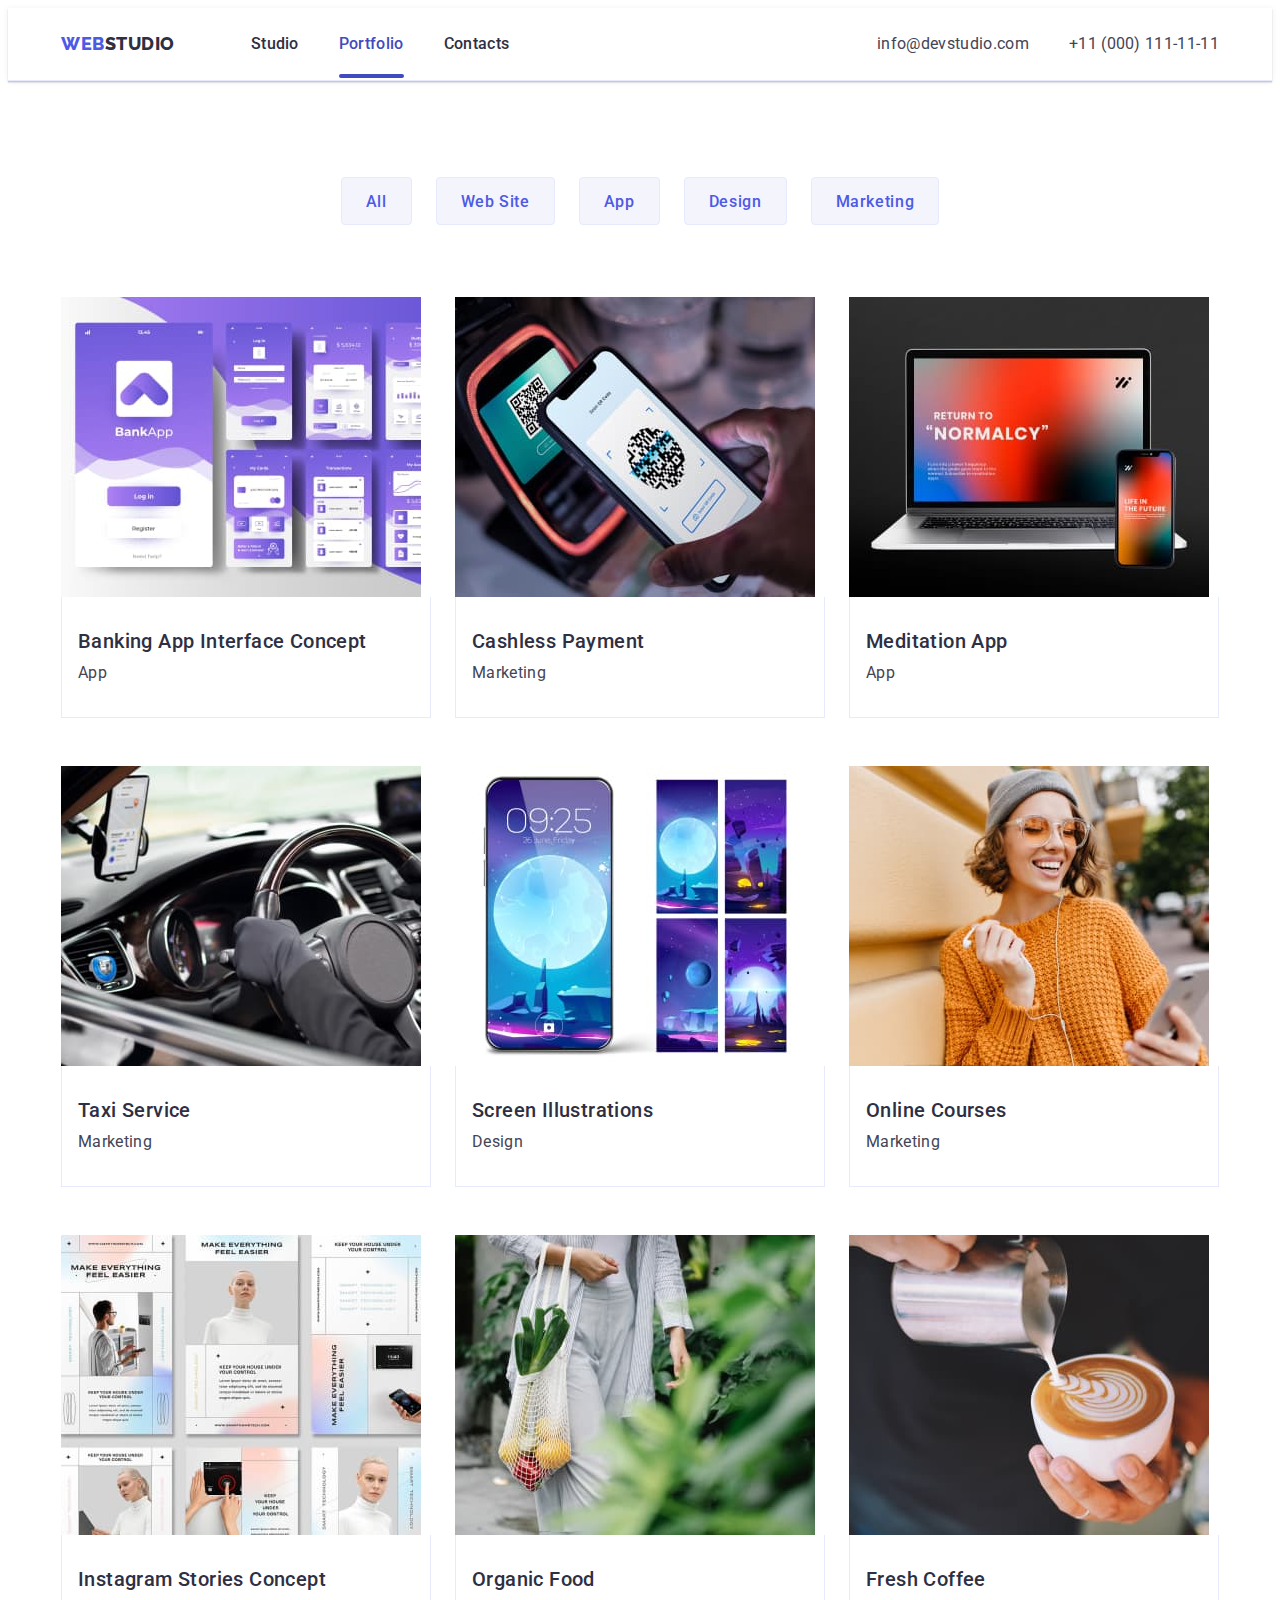
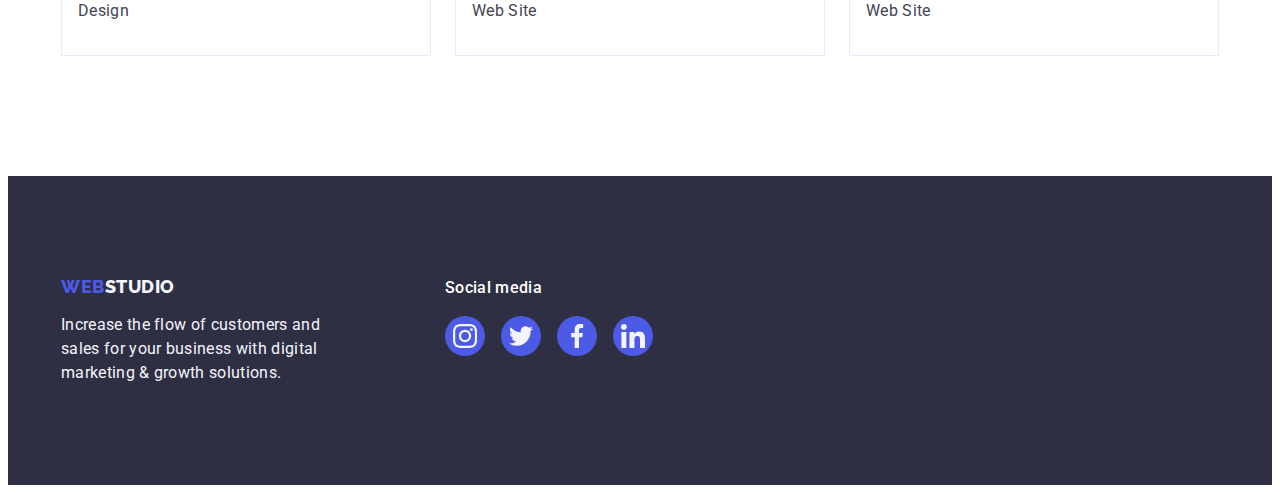
==== portfolio.html @ 0ea68dc6 "add hw-5" ====
<!DOCTYPE html>
<html lang="en">
<head>
    <link rel="preconnect" href="https://fonts.googleapis.com">
<link rel="preconnect" href="https://fonts.gstatic.com" crossorigin>
<link href="https://fonts.googleapis.com/css2?family=Raleway:wght@800&family=Roboto:wght@400;500;700&display=swap" rel="stylesheet">
    <meta charset="UTF-8"/>
    <meta http-equiv="X-UA-Compatible" content="IE=edge">
    <meta name="viewport" content="width=device-width, initial-scale=1.0">
    <link rel="stylesheet" href="https://cdnjs.cloudflare.com/ajax/libs/modern-normalize/2.0.0/modern-normalize.min.css" integrity="sha512-4xo8blKMVCiXpTaLzQSLSw3KFOVPWhm/TRtuPVc4WG6kUgjH6J03IBuG7JZPkcWMxJ5huwaBpOpnwYElP/m6wg==" crossorigin="anonymous" referrerpolicy="no-referrer" />
    <link rel="stylesheet" href="./css/styles.css">
    <title>Document</title>
</head>
<body>
    <!-- HEADER -->
    <header class="header">
        <div class="container header-container">
        <nav class="header-navigation">
          <a href="./index.html" class="logo link header-logo">Web<span class="header-accent-logo">Studio</span></a>
          <ul class="list header-list">
            <li><a class="list-item link" href="./index.html">Studio</a></li>
            <li><a class="list-item link current-page" href="./portfolio.html">Portfolio</a></li>
            <li><a class="list-item link" href="">Contacts</a></li>
          </ul>
        </nav>
        <address class="adress-title">
          <ul class="list adress-list">
          <li><a class="adress-item link" href="mailto:info@devstudio.com">info@devstudio.com</a></li>
          <li><a class="adress-item link" href="tel:+110001111111">+11 (000) 111-11-11</a></li>
          </ul>
        </address>
      </div>
      </header>

      <!-- MAIN -->
    <main>
        <section class="main">
            <div class="container">
            <h1 hidden class="visually-hidden">Portfolio</h1>
            <ul class="list portfolio-btn-list">
                <li><button type="button" class="portfolio-btn">All</button></li>
                <li><button type="button" class="portfolio-btn">Web Site</button></li>
                <li><button type="button" class="portfolio-btn">App</button></li>
                <li><button type="button" class="portfolio-btn">Design</button></li>
                <li><button type="button" class="portfolio-btn">Marketing</button></li>
            </ul>
            
            <ul class="list portfolio-list">
                <li class="portfolio-list-item">
                    <a class="link portfolio-link" href="">
                    <div class="studio-cover-wrap">
                    <img src="./images/image1.jpg" alt="App interface" width="360">
                    <p class="studio-cover-text">
                      14 Stylish and User-Friendly App Design Concepts · Task Manager App · Calorie Tracker App · Exotic Fruit Ecommerce App · Cloud Storage App
                    </p>
                  </div>
                    <div class="portfolio-list-text">
                    <h2 class="text-title">Banking App Interface Concept</h2>
                    <p class="simple-text">App</p>
                    </div>
                    </a>
                </li>
                <li class="portfolio-list-item">
                    <a class="link portfolio-link" href="">
                    <div class="studio-cover-wrap">
                    <img src="./images/image2.jpg" alt="Cashless payment" width="360">
                    <p class="studio-cover-text">
                      14 Stylish and User-Friendly App Design Concepts · Task Manager App · Calorie Tracker App · Exotic Fruit Ecommerce App · Cloud Storage App
                    </p>
                  </div>
                    <div class="portfolio-list-text">
                    <h2 class="text-title">Cashless Payment</h2>
                    <p class="simple-text">Marketing</p>
                    </div>
                    </a>
                </li>
                <li class="portfolio-list-item">
                    <a class="link portfolio-link" href="">
                    <div class="studio-cover-wrap">
                    <img src="./images/image3.jpg" alt="Meditation app" width="360">
                    <p class="studio-cover-text">
                      14 Stylish and User-Friendly App Design Concepts · Task Manager App · Calorie Tracker App · Exotic Fruit Ecommerce App · Cloud Storage App
                    </p>
                  </div>
                    <div class="portfolio-list-text">
                    <h2 class="text-title">Meditation App</h2>
                    <p class="simple-text">App</p>
                    </div>
                    </a>
                </li>
                <li class="portfolio-list-item">
                    <a class="link portfolio-link" href="">
                    <div class="studio-cover-wrap">
                    <img src="./images/image4.jpg" alt="Car steering wheel" width="360">
                    <p class="studio-cover-text">
                      14 Stylish and User-Friendly App Design Concepts · Task Manager App · Calorie Tracker App · Exotic Fruit Ecommerce App · Cloud Storage App
                    </p>
                  </div>
                    <div class="portfolio-list-text">
                    <h2 class="text-title">Taxi Service</h2>
                    <p class="simple-text">Marketing</p>
                    </div>
                    </a>
                </li>
                <li class="portfolio-list-item">
                    <a class="link portfolio-link" href="">
                    <div class="studio-cover-wrap">
                    <img src="./images/image5.jpg" alt="Screen illustrations" width="360">
                    <p class="studio-cover-text">
                      14 Stylish and User-Friendly App Design Concepts · Task Manager App · Calorie Tracker App · Exotic Fruit Ecommerce App · Cloud Storage App
                    </p>
                  </div>
                    <div class="portfolio-list-text">
                    <h2 class="text-title">Screen Illustrations</h2>
                    <p class="simple-text">Design</p>
                    </div>
                    </a>
                </li>
                <li class="portfolio-list-item">
                    <a class="link portfolio-link" href="">
                    <div class="studio-cover-wrap">
                    <img src="./images/image6.jpg" alt="Smiling girl" width="360">
                    <p class="studio-cover-text">
                      14 Stylish and User-Friendly App Design Concepts · Task Manager App · Calorie Tracker App · Exotic Fruit Ecommerce App · Cloud Storage App
                    </p>
                  </div>
                    <div class="portfolio-list-text">
                    <h2 class="text-title">Online Courses</h2>
                    <p class="simple-text">Marketing</p>
                    </div>
                    </a>
                </li>
                <li class="portfolio-list-item">
                    <a class="link portfolio-link" href="">
                    <div class="studio-cover-wrap">
                    <img src="./images/image7.jpg" alt="Instagram stories concept" width="360">
                    <p class="studio-cover-text">
                      14 Stylish and User-Friendly App Design Concepts · Task Manager App · Calorie Tracker App · Exotic Fruit Ecommerce App · Cloud Storage App
                    </p>
                  </div>
                    <div class="portfolio-list-text">
                    <h2 class="text-title">Instagram Stories Concept</h2>
                    <p class="simple-text">Design</p>
                    </div>
                    </a>
                </li>
                <li class="portfolio-list-item">
                    <a class="link portfolio-link" href="">
                    <div class="studio-cover-wrap">
                    <img src="./images/image8.jpg" alt="String bag with vegetables" width="360">
                    <p class="studio-cover-text">
                      14 Stylish and User-Friendly App Design Concepts · Task Manager App · Calorie Tracker App · Exotic Fruit Ecommerce App · Cloud Storage App
                    </p>
                  </div>
                    <div class="portfolio-list-text">
                    <h2 class="text-title">Organic Food</h2>
                    <p class="simple-text">Web Site</p>
                    </div>
                    </a>
                </li>
                <li class="portfolio-list-item">
                    <a class="link portfolio-link" href="">
                    <div class="studio-cover-wrap">
                    <img src="./images/image9.jpg" alt="Coffee" width="360" height="300">
                    <p class="studio-cover-text">
                      14 Stylish and User-Friendly App Design Concepts · Task Manager App · Calorie Tracker App · Exotic Fruit Ecommerce App · Cloud Storage App
                    </p>
                  </div>
                    <div class="portfolio-list-text">
                    <h2 class="text-title">Fresh Coffee</h2>
                    <p class="simple-text">Web Site</p>
                    </div>
                    </a>
                </li>
            </ul>
        </div>
        </section>
    </main>

    <!-- FOOTER -->
    <footer class="footer">
        <div class="container footer-container">
        <div class="studio-info">
        <a class="logo link footer-logo" href="./index.html">Web<span class="footer-accent-logo">Studio</span></a>
        <p class="footer-text">
          Increase the flow of customers and sales for your business with digital
          marketing & growth solutions.
        </p>
      </div>
      <div class="contacts-info">
        <p class="footer-second-paragraph">Social media</p>
        <ul class="list footer-soc-list">
          <li class="soc-icon-item">
            <a class="link footer-link" href="" target="_blank" rel="noreferrer noopener nofollow">
                    <svg class="footer-icon" width="24" height="24">
                      <use href="./images/icons.svg#icon-instagram"></use>
                    </svg>
                  </a>
          </li>
          <li class="soc-icon-item">
            <a class="link footer-link" href="" target="_blank" rel="noreferrer noopener nofollow">
                    <svg class="footer-icon" width="24" height="24">
                      <use href="./images/icons.svg#icon-twitter"></use>
                    </svg>
                  </a>
          </li>
          <li class="soc-icon-item">
            <a class="link footer-link" href="" target="_blank" rel="noreferrer noopener nofollow">
                    <svg class="footer-icon" width="24" height="24">
                      <use href="./images/icons.svg#icon-facebook"></use>
                    </svg>
                  </a>
          </li>
          <li class="soc-icon-item">
            <a class="link footer-link" href="" target="_blank" rel="noreferrer noopener nofollow">
                    <svg class="footer-icon" width="24" height="24">
                      <use href="./images/icons.svg#icon-linkedin"></use>
                    </svg>
                  </a>
          </li>
        </ul>
      </div>
      </div>
      </footer>
</body>
</html>
---- css/styles.css ----
:root{
    --accent-color: #4D5AE5;
    --hero-text-color:  #FFFFFF;
    --dominant-color: #434455;
    --text-color: #2E2F42;
    --bottom-text-color: #F4F4FD;
    --light-bg-color: #F4F4FD;
    --hover-focus-color: #404BBF;
    --photo-bg-color: #FFFFFF;
    --dark-bg-color: #2E2F42;
    --company-icon-color: #8e8f99;
}

h1, h2, h3, h4, h5, h6, p{
    margin: 0;
}

ul{
    margin: 0;
    padding: 0;
}

img{
    display: block;
}

.container{
    width: 1158px;
    padding: 0 15px;
    margin: 0 auto;
}

body{
    font-family: 'Roboto', sans-serif;
    color: var(--dominant-color);
    background-color: var(--photo-bg-color);
}

.list{
    list-style: none;
}

.link{
    text-decoration: none;
}

.visually-hidden {
    position: absolute;
    width: 1px;
    height: 1px;
    margin: -1px;
    border: 0;
    padding: 0;
    
    white-space: nowrap;
    clip-path: inset(100%);
    clip: rect(0 0 0 0);
    overflow: hidden;
  }

  .text-title {
    font-weight: 500;
    font-size: 20px;
    line-height: 1.2;
    letter-spacing: 0.02em;
    color: var(--text-color);
    margin-bottom: 8px;
}

.simple-text {
    font-size: 16px;
    line-height: 1.5;
    letter-spacing: 0.02em;
    color: var(--dominant-color);
}

.logo {
    font-family: 'Raleway', sans-serif;
    font-weight: 800;
    font-size: 18px;
    line-height: 1.17;
    letter-spacing: 0.03em;
    text-transform: uppercase;
    color: var(--accent-color);
}


.soc-icon-item{
    width: 40px;
    height: 40px;
}


/* HEADER */

.header{
    padding-top: 24px;
    padding-bottom: 24px;
    border-bottom: 1px solid #E7E9FC;
    box-shadow: 0px 2px 1px rgba(46, 47, 66, 0.08), 0px 1px 1px rgba(46, 47, 66, 0.16), 0px 1px 6px rgba(46, 47, 66, 0.08);
}

.header-logo{
    margin-right: 76px;
}

.header-container{
    display: flex;
}

.header-navigation{
    display: flex;
    align-items: center;
}

.header-accent-logo{
    color: var(--text-color);
}

.header-list{
    display: flex;
    gap: 40px;
}

.current-page::after{
    content: '';
    width: 100%;
    height: 4px;
    background-color: var(--hover-focus-color);
    border-radius: 2px;
    position: absolute;
    display: block;
    margin-top: 20px;
    bottom: -1px;
}

.list-item {
    font-weight: 500;
    font-size: 16px;
    line-height: 1.5;
    letter-spacing: 0.02em;
    color: var(--text-color);
    padding: 24px 0;
    transition-property: color;
    transition-duration: 250ms;
    transition-timing-function: cubic-bezier(0.4, 0, 0.2, 1);
}
.list-item:hover,
.list-item:focus{
    color: var(--hover-focus-color);
}

.current-page{
    position: relative;
    color: var(--hover-focus-color);
}

.adress-list{
    display: flex;
    gap: 40px;
}

.adress-title{
font-style: normal;
margin-left: auto;
}

.adress-item {
    font-size: 16px;
    line-height: 1.5;
    letter-spacing: 0.02em;
    color: var(--dominant-color);
    transition-property: color;
    transition-duration: 250ms;
    transition-timing-function: cubic-bezier(0.4, 0, 0.2, 1);
}
.adress-item:hover,
.adress-item:focus{
    color: var(--hover-focus-color);
}

/* HERO */
.hero {
    background-color: var(--dark-bg-color);
    background-image: linear-gradient(rgba(46, 47, 66, 0.7), rgba(46, 47, 66, 0.7)),  url(../images/people-office-1.jpg);
    background-repeat: no-repeat;
    background-position: center;
    background-size: cover;
    max-width: 1440px;
    margin: 0 auto;
    padding-top: 188px;
    padding-bottom: 188px;
}

.hero-title {
    font-weight: 700;
    font-size: 56px;
    line-height: 1.07;
    text-align: center;
    letter-spacing: 0.02em;
    color: var(--hero-text-color);
    max-width: 496px;
    margin: 0 auto;
    margin-bottom: 48px;
}

.btn {
    display: block;
    font-family: inherit;
    font-weight: 500;
    font-size: 16px;
    line-height: 1.5;
    align-items: center;
    letter-spacing: 0.04em;
    color: var(--hero-text-color);
    background: var(--accent-color);
    box-shadow: 0px 4px 4px rgba(0, 0, 0, 0.15);
    cursor: pointer;
    margin: 0 auto;
    padding: 16px 32px;
    max-height: 56px;
    min-width: 169px;
    border: none;
    border-radius: 4px;
    transition-property: background-color;
    transition-duration: 250ms;
    transition-timing-function: cubic-bezier(0.4, 0, 0.2, 1);
}
.btn:hover,
.btn:focus{
    background-color: var(--hover-focus-color);
}

/* ADVANTAGES */
.advantages{
    padding-top: 120px;
    padding-bottom: 120px;
}

.advantages-list{
    display: flex;
    gap: 24px;
}

.advantages-list-item{
    max-width: 264px;
}

.company-bg{
    width: 264px;
    height: 112px;
    background-color: var(--light-bg-color);
    border-radius: 4px;
    margin-bottom: 8px;
    display: flex;
    align-items: center;
    justify-content: center;
}

/* TASKS */
.tasks{
    padding-bottom: 120px;
}

.tasks-title {
    font-weight: 700;
    font-size: 36px;
    line-height: 1.11;
    text-align: center;
    letter-spacing: 0.02em;
    text-transform: capitalize;
    color: var(--text-color);
    margin-bottom: 72px;
}

.tasks-list{
    display: flex;
    gap: 24px;
}

.tasks-list-item{
    width: calc((100% - 48px) / 3);
}


/* TEAM */
.team {
    background-color: var(--light-bg-color);
    padding-top: 120px;
    padding-bottom: 120px;
}

.team-title {
    font-weight: 700;
    font-size: 36px;
    line-height: 1.11;
    text-align: center;
    letter-spacing: 0.02em;
    text-transform: capitalize;
    color: var(--text-color);
    margin-bottom: 72px;
}

.team-list{
    display: flex;
    gap: 24px;
}

.team-item{
    background-color: var(--photo-bg-color);
    max-width: 264px;
    box-shadow: 0px 1px 6px rgba(46, 47, 66, 0.08), 0px 1px 1px rgba(46, 47, 66, 0.16), 0px 2px 1px rgba(46, 47, 66, 0.08);
    border-radius: 0px 0px 4px 4px;
    width: calc((100% - 72px) / 4);
}

.team-item-text{
    text-align: center;
    padding: 32px 16px;
}

.soc-icon-list{
   display: flex;
   gap: 24px;
   margin-top: 8px;
   justify-content: center;
}

.team-link{
    width: 100%;
    height: 100%;
    background-color: var(--accent-color);
    border-radius: 50%;
    display: flex;
    align-items: center;
    justify-content: center;
    transition-property: background-color;
    transition-duration: 250ms;
    transition-timing-function: cubic-bezier(0.4, 0, 0.2, 1);
}

.team-link:hover, .team-link:focus{
    background-color: var(--hover-focus-color);
}

.team-icon{
    fill: var(--bottom-text-color);
}


/* CUSTOMERS */
.customers{
    padding-top: 120px;
    padding-bottom: 120px;
}

.customers-title {
    font-weight: 700;
    font-size: 36px;
    line-height: 1.11;
    text-align: center;
    letter-spacing: 0.02em;
    text-transform: capitalize;
    color: var(--text-color);
    margin-bottom: 72px;
}

.customers-list {
    display: flex;
    gap: 24px;
}

.customers-item {
    width: 168px;
    height: 88px;
}

.customers-link{
    width: 100%;
    height: 100%;
    border: 1px solid #8E8F99;
    border-radius: 4px;
    display: flex;
    align-items: center;
    justify-content: center;
    color: var(--company-icon-color);
    transition-property: color, border-color;
    transition-duration: 250ms;
    transition-timing-function: cubic-bezier(0.4, 0, 0.2, 1);
}

.customers-link:hover, .customers-link:focus{
    border-color: var(--hover-focus-color);
    color: var(--hover-focus-color);
}

.customers-icon{
    fill: currentColor;
}

/* FOOTER */
.footer-container{
    display: flex;
    align-items: baseline;
}

.studio-info{
    margin-right: 120px;
}

.contacts-info{
    margin-right: 80px;
}

.footer-accent-logo{
    color: var(--bottom-text-color);
}

.footer {
    background-color: var(--dark-bg-color);
    padding-top: 100px;
    padding-bottom: 100px;
}

.footer-logo{
    display: inline-block;
    margin-bottom: 16px;
}

.footer-text {
    font-size: 16px;
    line-height: 1.5;
    letter-spacing: 0.02em;
    color: var(--bottom-text-color);
    max-width: 264px;
}

.footer-second-paragraph{
    font-weight: 500;
    font-size: 16px;
    line-height: 1.5;
    letter-spacing: 0.02em;
    color: var(--hero-text-color);
    margin-bottom: 16px;
}

.footer-soc-list{
    display: flex;
    gap: 16px;
}

.footer-link{
    width: 100%;
    height: 100%;
    background-color: var(--accent-color);
    border-radius: 50%;
    display: flex;
    align-items: center;
    justify-content: center;
    transition-property: background-color;
    transition-duration: 250ms;
    transition-timing-function: cubic-bezier(0.4, 0, 0.2, 1);
}

.footer-link:hover, .footer-link:focus{
    background-color: #31D0AA;
}

.footer-icon{
    fill: var(--bottom-text-color);
}


/* PORTFOLIO */
.portfolio-btn{
    font-family: inherit;
    font-weight: 500;
    font-size: 16px;
    line-height: 1.5;
    align-items: center;
    text-align: center;
    letter-spacing: 0.04em;
    color: var(--accent-color);
    background-color: var(--light-bg-color);
    cursor: pointer;
    border: 1px solid #E7E9FC;
    border-radius: 4px;
    padding: 12px 24px;
    max-height: 48px;
    transition: color 250ms cubic-bezier(0.4, 0, 0.2, 1), background-color 250ms cubic-bezier(0.4, 0, 0.2, 1), border-color 250ms cubic-bezier(0.4, 0, 0.2, 1), box-shadow 250ms cubic-bezier(0.4, 0, 0.2, 1);
}
.portfolio-btn:hover,
.portfolio-btn:focus{
    color: var(--hero-text-color);
    background-color: var(--hover-focus-color);
    border: 1px solid transparent;
    box-shadow: 0px 3px 1px rgba(0, 0, 0, 0.1), 0px 2px 1px rgba(0, 0, 0, 0.08), 0px 2px 2px rgba(0, 0, 0, 0.12);
}

/* main */
.main{
    padding-bottom: 120px;
    padding-top: 96px;
}

.portfolio-btn-list{
    margin-bottom: 72px;
    display: flex;
    gap: 24px;
    justify-content: center;
}

.portfolio-list{
    display: flex;
    flex-wrap: wrap;
    gap: 48px 24px;
}

.portfolio-list-item{
    width: calc((100% - 48px) / 3);
}

.portfolio-link:hover .studio-cover-text{
    transform: translateY(0%);
}

.portfolio-link:focus .studio-cover-text{
    transform: translateY(0%);
}

.portfolio-link{
    display: block;
    transition-property: box-shadow;
    transition-duration: 250ms;
    transition-timing-function: cubic-bezier(0.4, 0, 0.2, 1);
}

.portfolio-link:hover, .portfolio-link:focus{
    box-shadow: 0px 1px 6px rgba(46, 47, 66, 0.08), 0px 1px 1px rgba(46, 47, 66, 0.16), 0px 2px 1px rgba(46, 47, 66, 0.08);
}

.studio-cover-wrap{
    position: relative;
    overflow: hidden;
}

.studio-cover-text{
    font-size: 16px;
    line-height: 1.5;
    letter-spacing: 0.02em;
    color: var(--bottom-text-color);
    position: absolute;
    top: 0;
    padding: 40px 32px;
    background-color: var(--accent-color);
    height: 100%;
    transform: translateY(100%);
    transition-property: transform;
    transition-duration: 250ms;
    transition-timing-function: cubic-bezier(0.4, 0, 0.2, 1);
}

.portfolio-list-text{
    padding: 32px 16px;
    border-bottom: 1px solid #E7E9FC;
    border-left: 1px solid #E7E9FC;
    border-right: 1px solid #E7E9FC;
}



.backdrop{
    width: 100%;
    height: 100%;
    position: fixed;
    background-color: rgba(46, 47, 66, 0.4);
    top: 0;
    transition: opacity 250ms cubic-bezier(0.4, 0, 0.2, 1), visibility 250ms cubic-bezier(0.4, 0, 0.2, 1);
}

.modal{
    position: absolute;
    width: 408px;
    min-height: 584px;
    background-color: #FCFCFC;
    box-shadow: 0px 1px 1px rgba(0, 0, 0, 0.14), 0px 1px 3px rgba(0, 0, 0, 0.12), 0px 2px 1px rgba(0, 0, 0, 0.2);
    border-radius: 4px;
    top: 50%;
    left: 50%;
    transform: translate(-50%, -50%) scale(1);
    transition: transform 250ms cubic-bezier(0.4, 0, 0.2, 1);
    padding: 24px;
}

.backdrop.is-hidden .modal{
    transform: translate(-50%, -50%) scale(0);
}

.modal-close{
    width: 24px;
    height: 24px;
    border-radius: 50%;
    background-color: #E7E9FC;
    border: 1px solid rgba(0, 0, 0, 0.1);
    margin-left: auto;
    display: flex;
    align-items: center;
    justify-content: center;
    position: absolute;
    top: 24px;
    right: 24px;
    padding: 0;
    cursor: pointer;
    transition: background-color 250ms cubic-bezier(0.4, 0, 0.2, 1), border 250ms cubic-bezier(0.4, 0, 0.2, 1);
}

.modal-close:hover, .modal-close:focus{
    background-color: var(--hover-focus-color);
    border: none;
    fill: var(--hero-text-color);
}

.close-icon{
    transition: fill 250ms cubic-bezier(0.4, 0, 0.2, 1);
}

.is-hidden{
    visibility: hidden;
    opacity: 0;
    pointer-events: none;
}
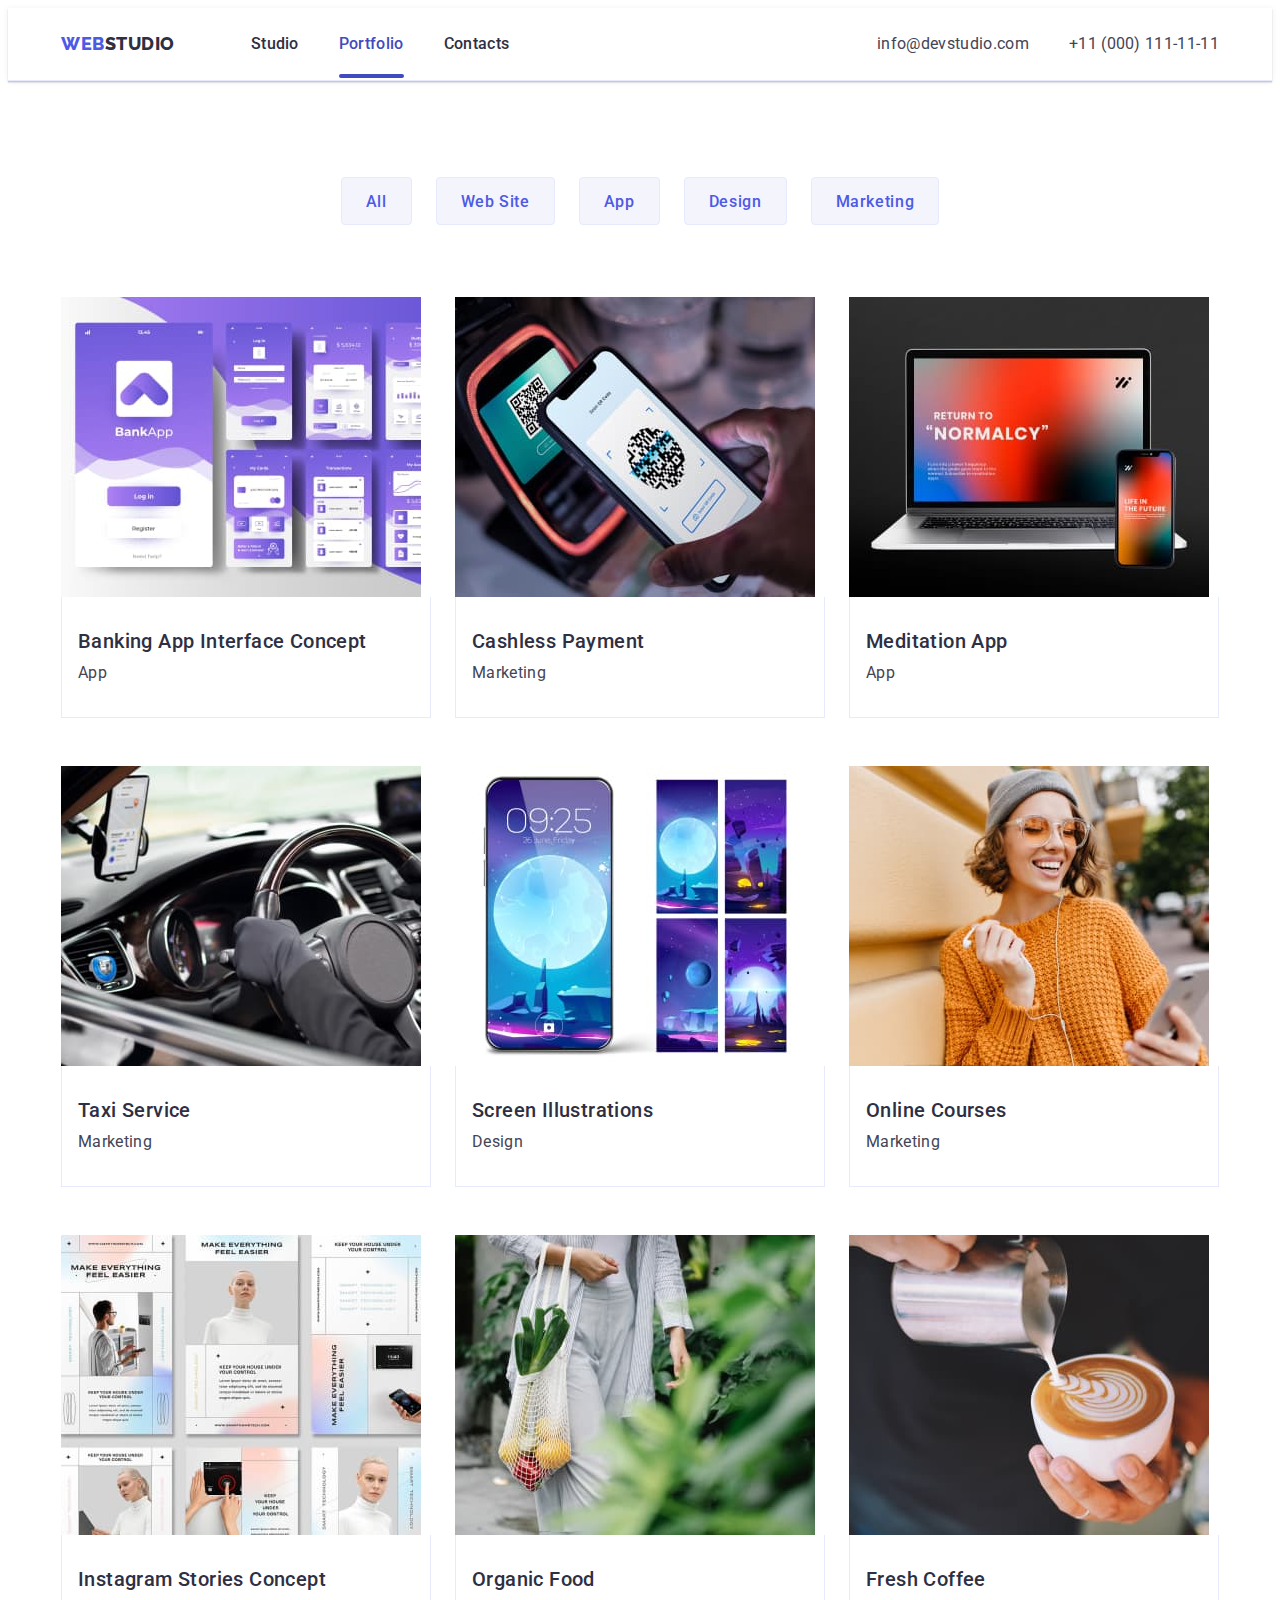
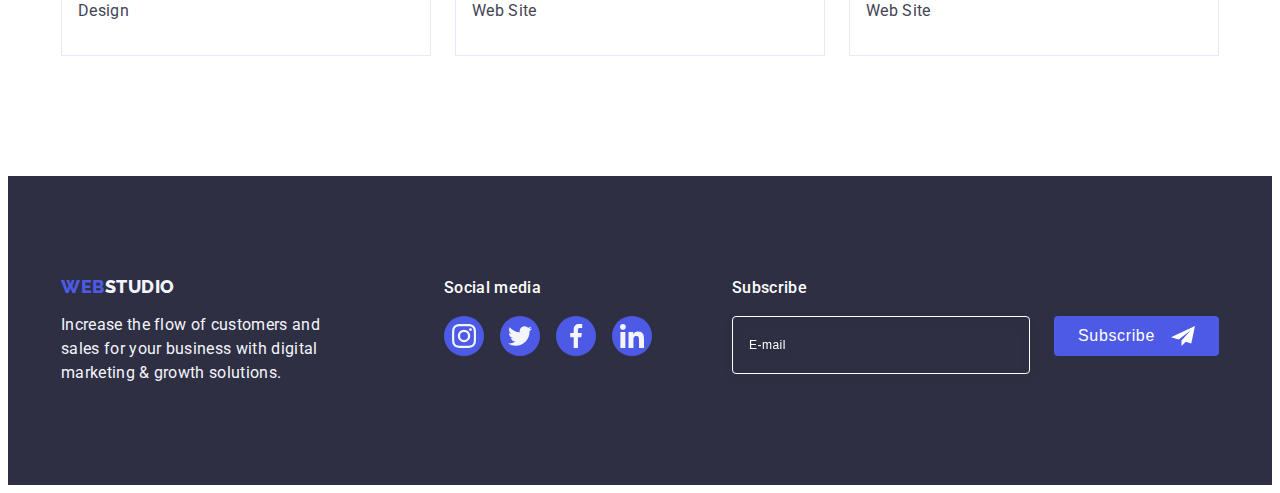
==== commit f7565623: "create hw-6" ====
--- a/portfolio.html
+++ b/portfolio.html
@@ -179,48 +179,60 @@
 
     <!-- FOOTER -->
     <footer class="footer">
-        <div class="container footer-container">
-        <div class="studio-info">
-        <a class="logo link footer-logo" href="./index.html">Web<span class="footer-accent-logo">Studio</span></a>
-        <p class="footer-text">
-          Increase the flow of customers and sales for your business with digital
-          marketing & growth solutions.
-        </p>
-      </div>
-      <div class="contacts-info">
-        <p class="footer-second-paragraph">Social media</p>
-        <ul class="list footer-soc-list">
-          <li class="soc-icon-item">
-            <a class="link footer-link" href="" target="_blank" rel="noreferrer noopener nofollow">
-                    <svg class="footer-icon" width="24" height="24">
-                      <use href="./images/icons.svg#icon-instagram"></use>
-                    </svg>
-                  </a>
-          </li>
-          <li class="soc-icon-item">
-            <a class="link footer-link" href="" target="_blank" rel="noreferrer noopener nofollow">
-                    <svg class="footer-icon" width="24" height="24">
-                      <use href="./images/icons.svg#icon-twitter"></use>
-                    </svg>
-                  </a>
-          </li>
-          <li class="soc-icon-item">
-            <a class="link footer-link" href="" target="_blank" rel="noreferrer noopener nofollow">
-                    <svg class="footer-icon" width="24" height="24">
-                      <use href="./images/icons.svg#icon-facebook"></use>
-                    </svg>
-                  </a>
-          </li>
-          <li class="soc-icon-item">
-            <a class="link footer-link" href="" target="_blank" rel="noreferrer noopener nofollow">
-                    <svg class="footer-icon" width="24" height="24">
-                      <use href="./images/icons.svg#icon-linkedin"></use>
-                    </svg>
-                  </a>
-          </li>
-        </ul>
-      </div>
-      </div>
-      </footer>
+      <div class="container footer-container">
+      <div class="studio-info">
+      <a class="logo link footer-logo" href="./index.html">Web<span class="footer-accent-logo">Studio</span></a>
+      <p class="footer-text">
+        Increase the flow of customers and sales for your business with digital
+        marketing & growth solutions.
+      </p>
+    </div>
+    <div class="contacts-info">
+      <p class="footer-second-paragraph">Social media</p>
+      <ul class="list footer-soc-list">
+        <li class="soc-icon-item">
+          <a class="link footer-link" href="" target="_blank" rel="noreferrer noopener nofollow">
+                  <svg class="footer-icon" width="24" height="24">
+                    <use href="./images/icons.svg#icon-instagram"></use>
+                  </svg>
+                </a>
+        </li>
+        <li class="soc-icon-item">
+          <a class="link footer-link" href="" target="_blank" rel="noreferrer noopener nofollow">
+                  <svg class="footer-icon" width="24" height="24">
+                    <use href="./images/icons.svg#icon-twitter"></use>
+                  </svg>
+                </a>
+        </li>
+        <li class="soc-icon-item">
+          <a class="link footer-link" href="" target="_blank" rel="noreferrer noopener nofollow">
+                  <svg class="footer-icon" width="24" height="24">
+                    <use href="./images/icons.svg#icon-facebook"></use>
+                  </svg>
+                </a>
+        </li>
+        <li class="soc-icon-item">
+          <a class="link footer-link" href="" target="_blank" rel="noreferrer noopener nofollow">
+                  <svg class="footer-icon" width="24" height="24">
+                    <use href="./images/icons.svg#icon-linkedin"></use>
+                  </svg>
+                </a>
+        </li>
+      </ul>
+    </div>
+    <div class="subscribe-info">
+      <p class="footer-third-paragraph">Subscribe</p>
+      <div class="footer-subscribe-field">
+      <input type="email" name="footer-email" class="footer-email" placeholder="E-mail">
+      <button class="footer-subscribe-btn">
+        Subscribe
+        <svg width="24" height="24" class="subscribe-btn-icon">
+          <use href="./images/icons.svg#icon-Frame3"></use>
+        </svg>
+      </button>
+    </div>
+    </div>
+    </div>
+    </footer>
 </body>
 </html>--- a/css/styles.css
+++ b/css/styles.css
@@ -470,6 +470,64 @@
     fill: var(--bottom-text-color);
 }
 
+.footer-third-paragraph{
+font-weight: 500;
+font-size: 16px;
+line-height: 1.5;
+letter-spacing: 0.02em;
+color: var(--hero-text-color);
+margin-bottom: 16px;
+}
+
+.footer-subscribe-field{
+    display: flex;
+    gap: 24px;
+}
+
+.footer-email{
+    width: 264px;
+    height: 40px;
+    background-color: transparent;
+    border: 1px solid #FFFFFF;
+    filter: drop-shadow(0px 4px 4px rgba(0, 0, 0, 0.15));
+    border-radius: 4px;
+    outline: none;
+    padding: 8px 16px;
+    font-size: 12px;
+    line-height: 2;
+    letter-spacing: 0.04em;
+    color: var(--hero-text-color);
+}
+
+.footer-email::placeholder{
+    font-size: 12px;
+    line-height: 2;
+    letter-spacing: 0.04em;
+    color: var(--hero-text-color);
+}
+
+.footer-subscribe-btn{
+    width: 165px;
+    height: 40px;
+    background-color: var(--accent-color);
+    border-radius: 4px;
+    border: none;
+    display: flex;
+    align-items: center;
+    justify-content: center;
+    font-weight: 500;
+    font-size: 16px;
+    line-height: 1.5;
+    text-align: center;
+    letter-spacing: 0.04em;
+    color: var(--hero-text-color);
+}
+
+.subscribe-btn-icon{
+    margin-left: 16px;
+    fill: var(--photo-bg-color);
+}
+
 
 /* PORTFOLIO */
 .portfolio-btn{
@@ -568,7 +626,7 @@
 }
 
 
-
+/* MODAL */
 .backdrop{
     width: 100%;
     height: 100%;
@@ -628,4 +686,141 @@
     visibility: hidden;
     opacity: 0;
     pointer-events: none;
+}
+
+.modal-text{
+    font-weight: 500;
+    font-size: 16px;
+    line-height: 1.5;
+    text-align: center;
+    letter-spacing: 0.02em;
+    color: var(--text-color);
+    padding-top: 48px;
+    margin-bottom: 16px;
+}
+
+.modal-field {
+    margin-bottom: 8px;
+}
+
+.input-label{
+    font-size: 12px;
+    line-height: 1.17;
+    letter-spacing: 0.01em;
+    color: var(--company-icon-color);
+    margin-bottom: 4px;
+}
+
+.field-container{
+    height: 40px;
+    position: relative;
+}
+
+.input-field{
+    width: 100%;
+    height: 100%;
+    border: 1px solid rgba(46, 47, 66, 0.4);
+    border-radius: 4px;
+    padding-left: 38px;
+    outline: transparent;
+    transition: border-color 250ms cubic-bezier(0.4, 0, 0.2, 1);
+}
+
+.input-field:focus{
+    border-color: var(--accent-color);
+}
+
+.modal-icon{
+    position: absolute;
+    left: 16px;
+    top: 50%;
+    transform: translateY(-50%);
+    fill: var(--text-color);
+    transition: fill 250ms cubic-bezier(0.4, 0, 0.2, 1);
+}
+
+.input-field:focus + .modal-icon{
+    fill: var(--accent-color);
+}
+
+.comment-input-field{
+    width: 100%;
+    height: 120px;
+    border: 1px solid rgba(46, 47, 66, 0.4);
+    border-radius: 4px;
+    resize: none;
+    padding-top: 8px;
+    padding-left: 16px;
+    outline: transparent;
+    transition: border-color 250ms cubic-bezier(0.4, 0, 0.2, 1);
+}
+
+.comment-input-field:focus{
+    border-color: var(--accent-color);
+}
+
+.comment-input-field::placeholder{
+    font-size: 12px;
+    line-height: 1.17;
+    letter-spacing: 0.04em;
+    color: rgba(46, 47, 66, 0.4);
+}
+
+.privacy-policy{
+    margin-top: 16px;
+    font-size: 12px;
+    line-height: 1.17;
+    letter-spacing: 0.04em;
+    color: var(--company-icon-color);
+    display: flex;
+    gap: 8px;
+    align-items: center;
+}
+
+.privacy-policy span{
+    width: 16px;
+    height: 16px;
+    border: 1px solid rgba(46, 47, 66, 0.4);
+    border-radius: 2px;
+    display: flex;
+    align-items: center;
+    justify-content: center;
+    fill: transparent;
+    transition: background-color 250ms cubic-bezier(0.4, 0, 0.2, 1), border 250ms cubic-bezier(0.4, 0, 0.2, 1), fill 250ms cubic-bezier(0.4, 0, 0.2, 1);
+}
+
+.modal-check:checked + .privacy-policy span{
+    background-color: var(--hover-focus-color);
+    border: 1px solid #404BBF;
+    border-radius: 2px;
+    fill: var(--light-bg-color);
+}
+
+.privacy-policy-link{
+    color: var(--accent-color);
+    text-decoration: underline;
+}
+
+.modal-send-btn{
+    width: 169px;
+    height: 56px;
+    background-color: var(--accent-color);
+    box-shadow: 0px 4px 4px rgba(0, 0, 0, 0.15);
+    border-radius: 4px;
+    border: none;
+    font-weight: 500;
+    font-size: 16px;
+    line-height: 1.5;
+    letter-spacing: 0.04em;
+    color: var(--hero-text-color);
+    display: block;
+    margin: 0 auto;
+    margin-top: 24px;
+    cursor: pointer;
+    font-family: inherit;
+    transition: background-color 250ms cubic-bezier(0.4, 0, 0.2, 1);
+}
+
+.modal-send-btn:focus, .modal-send-btn:hover{
+    background-color: var(--hover-focus-color);
 }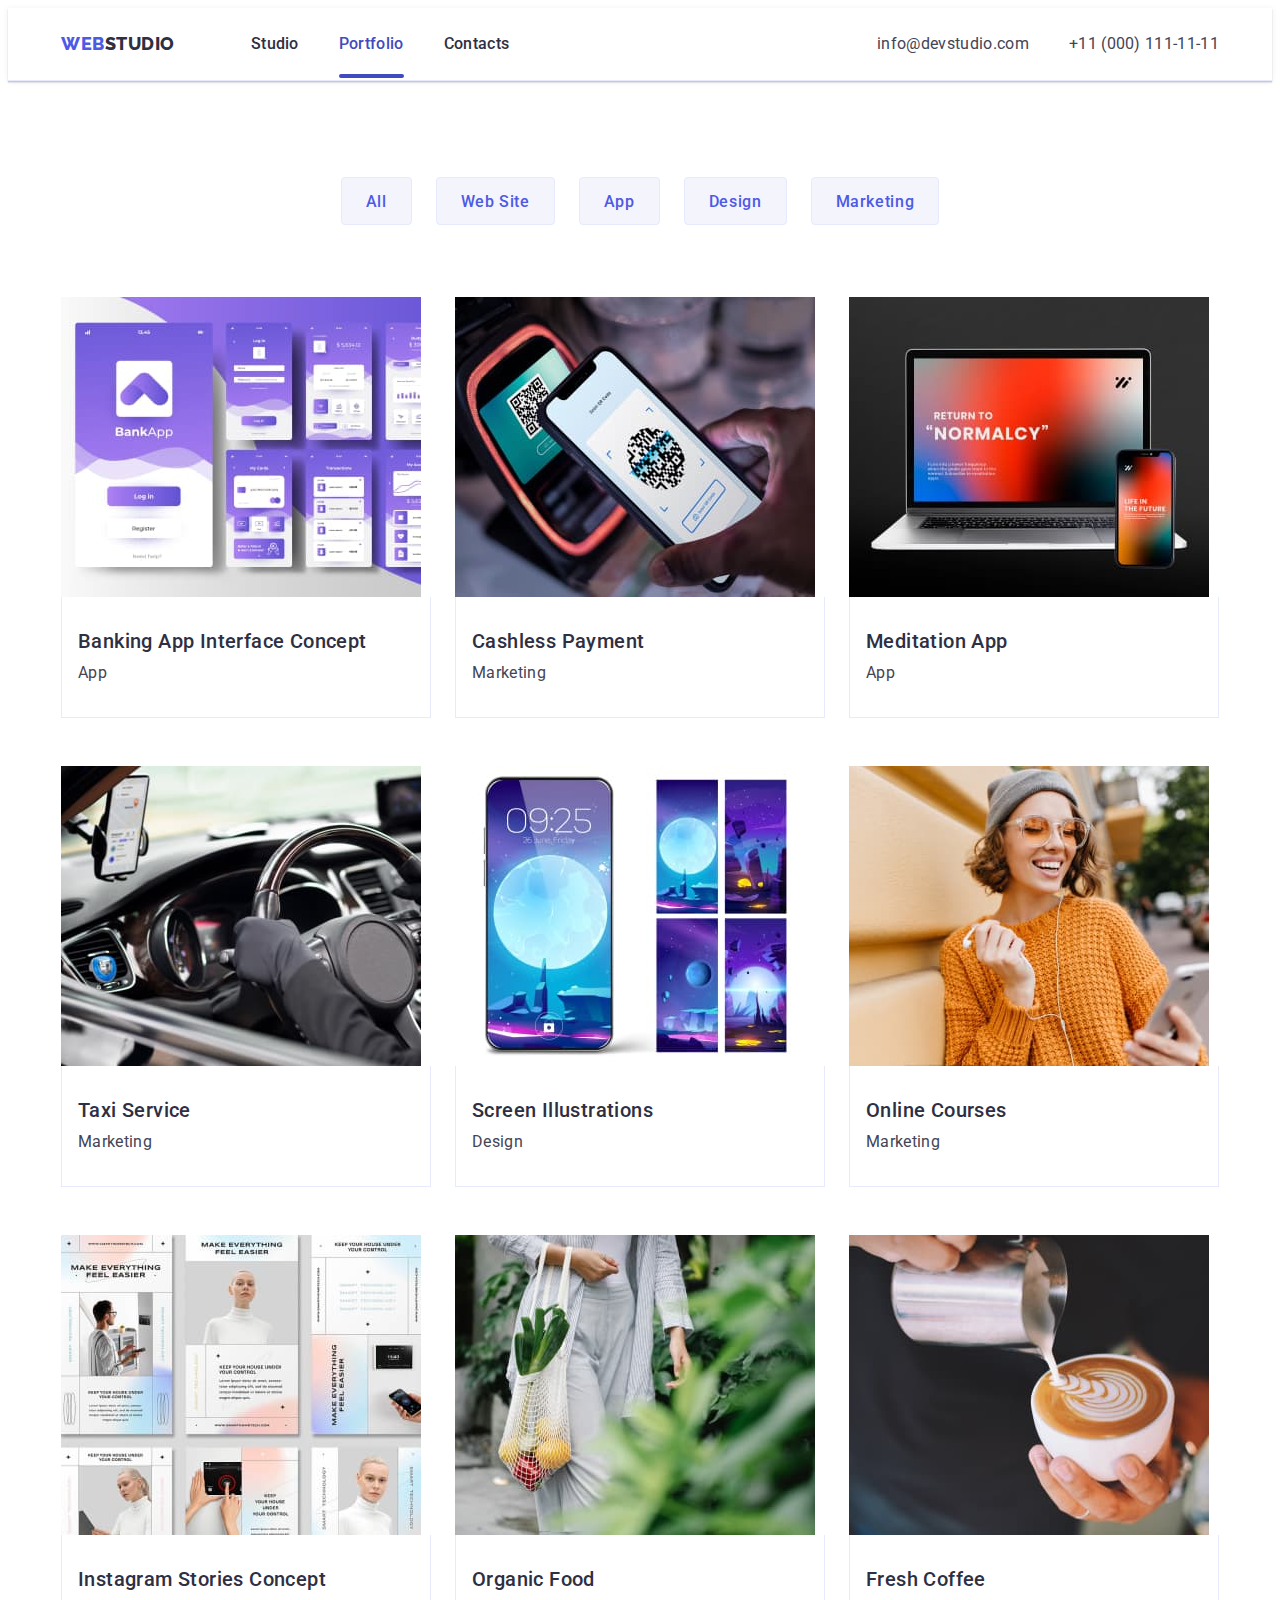
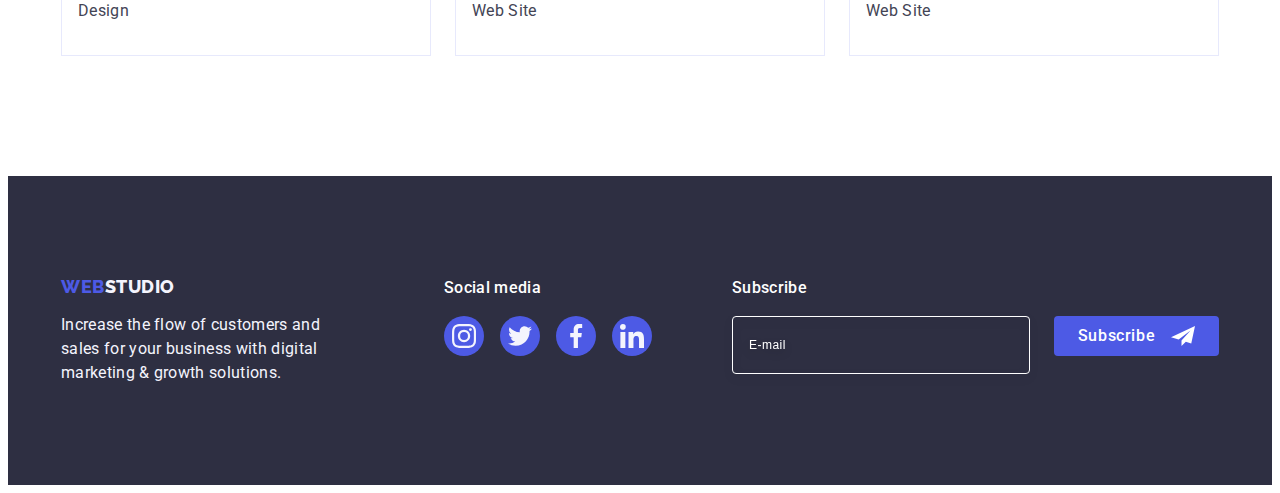
==== commit e8e4f294: "update hw-6" ====
--- a/portfolio.html
+++ b/portfolio.html
@@ -222,15 +222,16 @@
     </div>
     <div class="subscribe-info">
       <p class="footer-third-paragraph">Subscribe</p>
-      <div class="footer-subscribe-field">
-      <input type="email" name="footer-email" class="footer-email" placeholder="E-mail">
+        <form class="footer-form">
+          <label for="footer-email" class="visually-hidden"></label>
+      <input type="email" id="footer-email" name="footer-email" class="footer-email" placeholder="E-mail">
       <button class="footer-subscribe-btn">
         Subscribe
         <svg width="24" height="24" class="subscribe-btn-icon">
           <use href="./images/icons.svg#icon-Frame3"></use>
         </svg>
       </button>
-    </div>
+    </form>
     </div>
     </div>
     </footer>
--- a/css/styles.css
+++ b/css/styles.css
@@ -479,7 +479,7 @@
 margin-bottom: 16px;
 }
 
-.footer-subscribe-field{
+.footer-form{
     display: flex;
     gap: 24px;
 }
@@ -507,7 +507,7 @@
 }
 
 .footer-subscribe-btn{
-    width: 165px;
+    min-width: 165px;
     height: 40px;
     background-color: var(--accent-color);
     border-radius: 4px;
@@ -521,6 +521,8 @@
     text-align: center;
     letter-spacing: 0.04em;
     color: var(--hero-text-color);
+    font-family: inherit;
+    cursor: pointer;
 }
 
 .subscribe-btn-icon{
@@ -647,7 +649,7 @@
     left: 50%;
     transform: translate(-50%, -50%) scale(1);
     transition: transform 250ms cubic-bezier(0.4, 0, 0.2, 1);
-    padding: 24px;
+    padding: 72px 24px 24px 24px;
 }
 
 .backdrop.is-hidden .modal{
@@ -695,7 +697,6 @@
     text-align: center;
     letter-spacing: 0.02em;
     color: var(--text-color);
-    padding-top: 48px;
     margin-bottom: 16px;
 }
 
@@ -706,9 +707,10 @@
 .input-label{
     font-size: 12px;
     line-height: 1.17;
-    letter-spacing: 0.01em;
+    letter-spacing: 0.04em;
     color: var(--company-icon-color);
     margin-bottom: 4px;
+    display: block;
 }
 
 .field-container{
@@ -723,6 +725,7 @@
     border-radius: 4px;
     padding-left: 38px;
     outline: transparent;
+    background-color: transparent;
     transition: border-color 250ms cubic-bezier(0.4, 0, 0.2, 1);
 }
 
@@ -743,6 +746,10 @@
     fill: var(--accent-color);
 }
 
+.modal-comment-field{
+    margin-bottom: 16px;
+}
+
 .comment-input-field{
     width: 100%;
     height: 120px;
@@ -766,8 +773,11 @@
     color: rgba(46, 47, 66, 0.4);
 }
 
+.checkbox-container{
+    margin-bottom: 24px;
+}
+
 .privacy-policy{
-    margin-top: 16px;
     font-size: 12px;
     line-height: 1.17;
     letter-spacing: 0.04em;
@@ -777,7 +787,7 @@
     align-items: center;
 }
 
-.privacy-policy span{
+.checkbox-icon{
     width: 16px;
     height: 16px;
     border: 1px solid rgba(46, 47, 66, 0.4);
@@ -786,12 +796,13 @@
     align-items: center;
     justify-content: center;
     fill: transparent;
+    display: inline-flex;
     transition: background-color 250ms cubic-bezier(0.4, 0, 0.2, 1), border 250ms cubic-bezier(0.4, 0, 0.2, 1), fill 250ms cubic-bezier(0.4, 0, 0.2, 1);
 }
 
-.modal-check:checked + .privacy-policy span{
+.modal-check:checked + .checkbox-icon{
     background-color: var(--hover-focus-color);
-    border: 1px solid #404BBF;
+    border: none;
     border-radius: 2px;
     fill: var(--light-bg-color);
 }
@@ -802,7 +813,7 @@
 }
 
 .modal-send-btn{
-    width: 169px;
+    min-width: 169px;
     height: 56px;
     background-color: var(--accent-color);
     box-shadow: 0px 4px 4px rgba(0, 0, 0, 0.15);
@@ -815,7 +826,6 @@
     color: var(--hero-text-color);
     display: block;
     margin: 0 auto;
-    margin-top: 24px;
     cursor: pointer;
     font-family: inherit;
     transition: background-color 250ms cubic-bezier(0.4, 0, 0.2, 1);
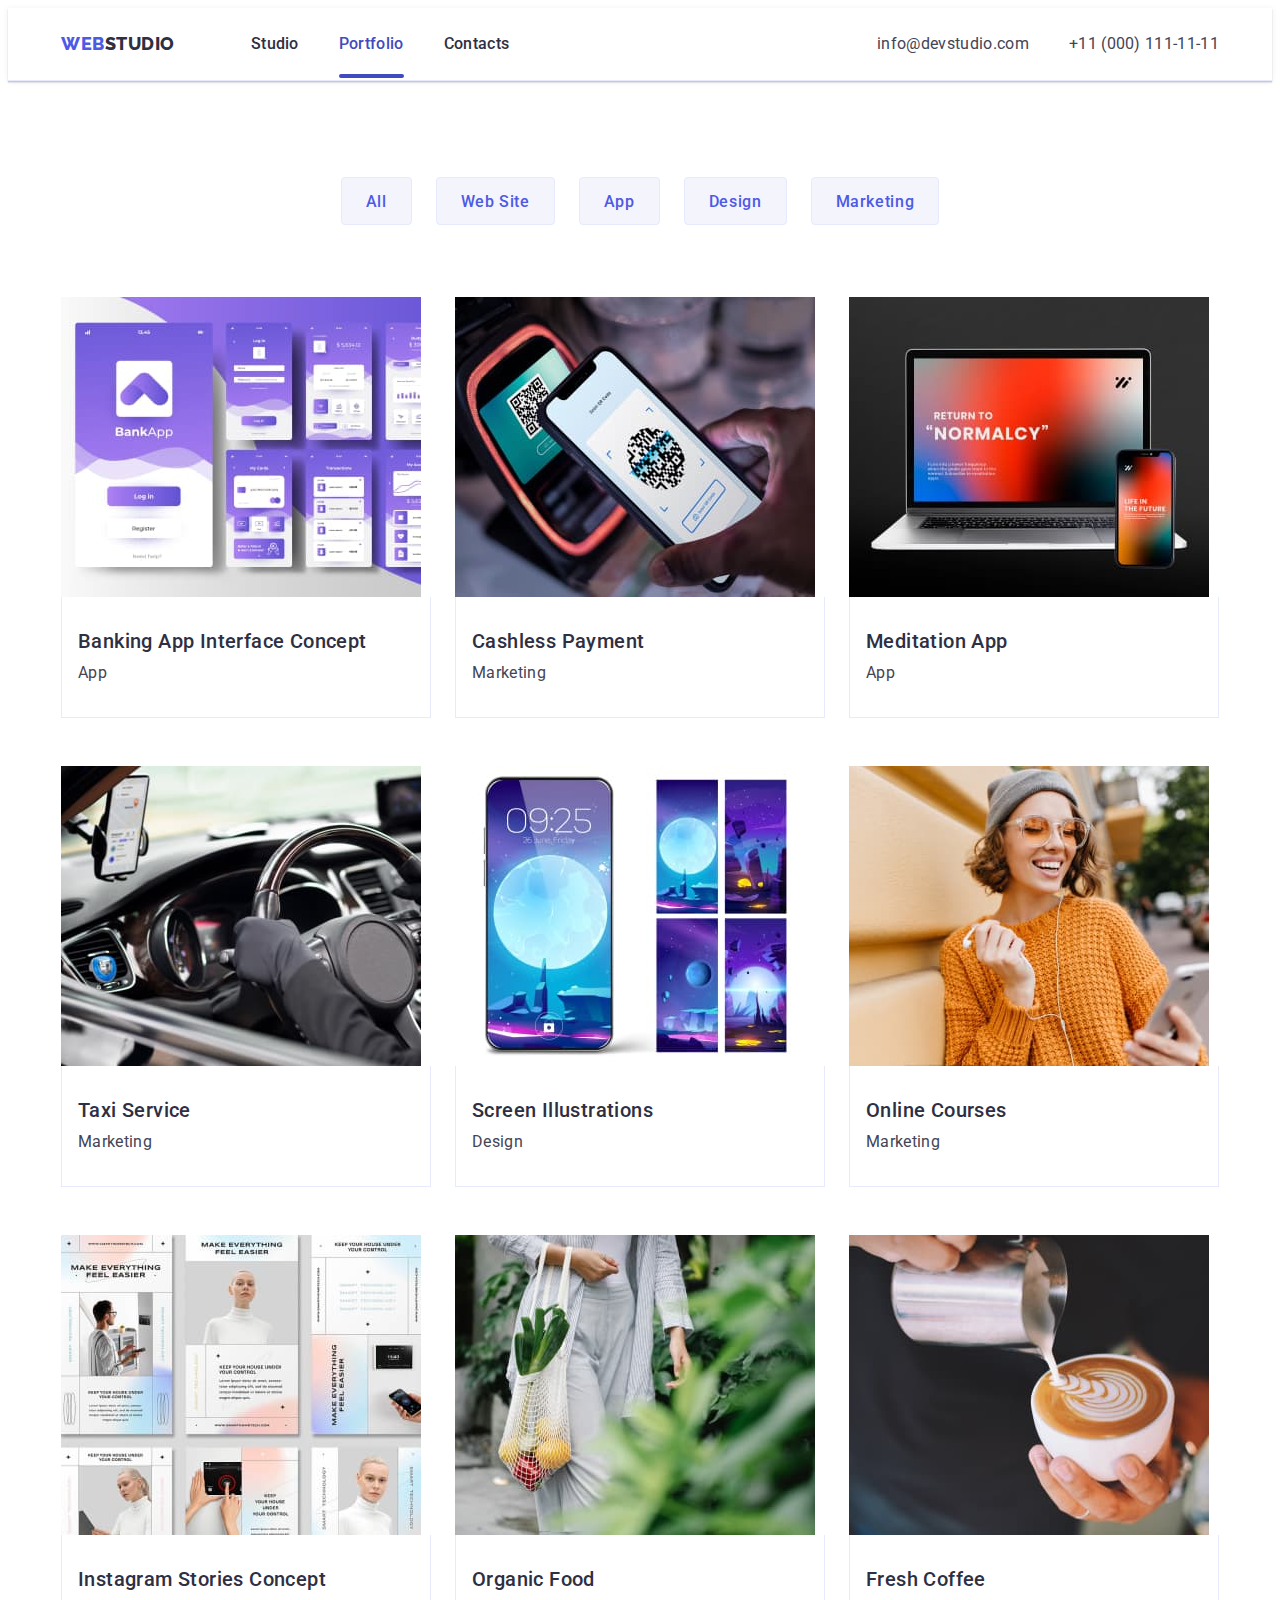
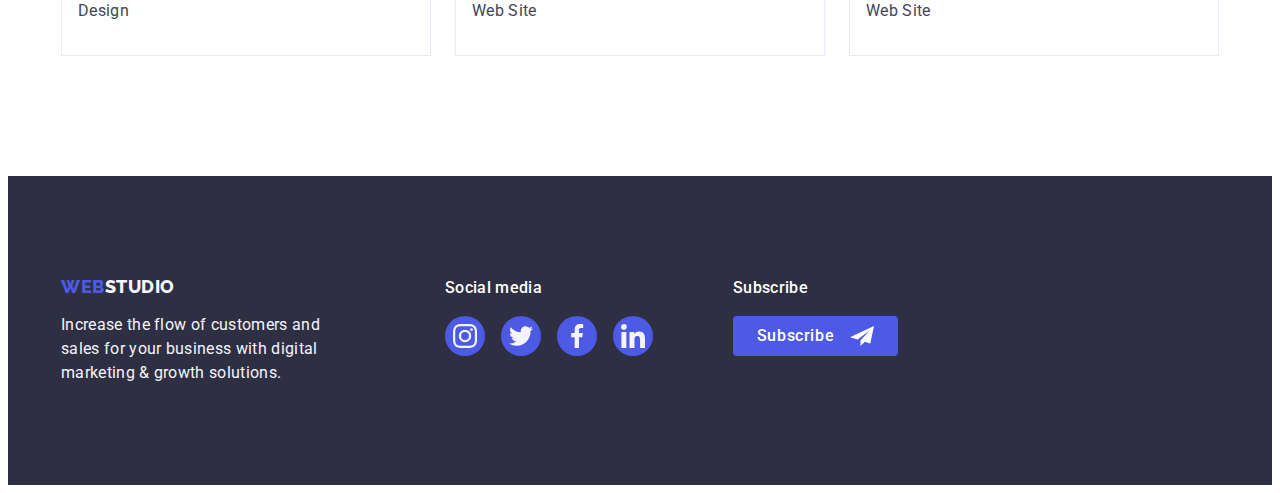
==== commit 0a463dc3: "update hw-6" ====
--- a/portfolio.html
+++ b/portfolio.html
@@ -223,8 +223,9 @@
     <div class="subscribe-info">
       <p class="footer-third-paragraph">Subscribe</p>
         <form class="footer-form">
-          <label for="footer-email" class="visually-hidden"></label>
-      <input type="email" id="footer-email" name="footer-email" class="footer-email" placeholder="E-mail">
+          <label class="visually-hidden">
+      <input type="email" name="footer-email" class="footer-email" placeholder="E-mail">
+    </label>
       <button class="footer-subscribe-btn">
         Subscribe
         <svg width="24" height="24" class="subscribe-btn-icon">
--- a/css/styles.css
+++ b/css/styles.css
@@ -756,10 +756,14 @@
     border: 1px solid rgba(46, 47, 66, 0.4);
     border-radius: 4px;
     resize: none;
-    padding-top: 8px;
-    padding-left: 16px;
+    padding: 8px 16px;
     outline: transparent;
     transition: border-color 250ms cubic-bezier(0.4, 0, 0.2, 1);
+    font-size: 12px;
+    line-height: 1.17;
+    letter-spacing: 0.04em;
+    color: rgba(46, 47, 66, 0.4);
+    background-color: transparent;
 }
 
 .comment-input-field:focus{
@@ -792,7 +796,6 @@
     height: 16px;
     border: 1px solid rgba(46, 47, 66, 0.4);
     border-radius: 2px;
-    display: flex;
     align-items: center;
     justify-content: center;
     fill: transparent;
@@ -800,10 +803,9 @@
     transition: background-color 250ms cubic-bezier(0.4, 0, 0.2, 1), border 250ms cubic-bezier(0.4, 0, 0.2, 1), fill 250ms cubic-bezier(0.4, 0, 0.2, 1);
 }
 
-.modal-check:checked + .checkbox-icon{
+.modal-check:checked + .privacy-policy .checkbox-icon{
     background-color: var(--hover-focus-color);
     border: none;
-    border-radius: 2px;
     fill: var(--light-bg-color);
 }
 
